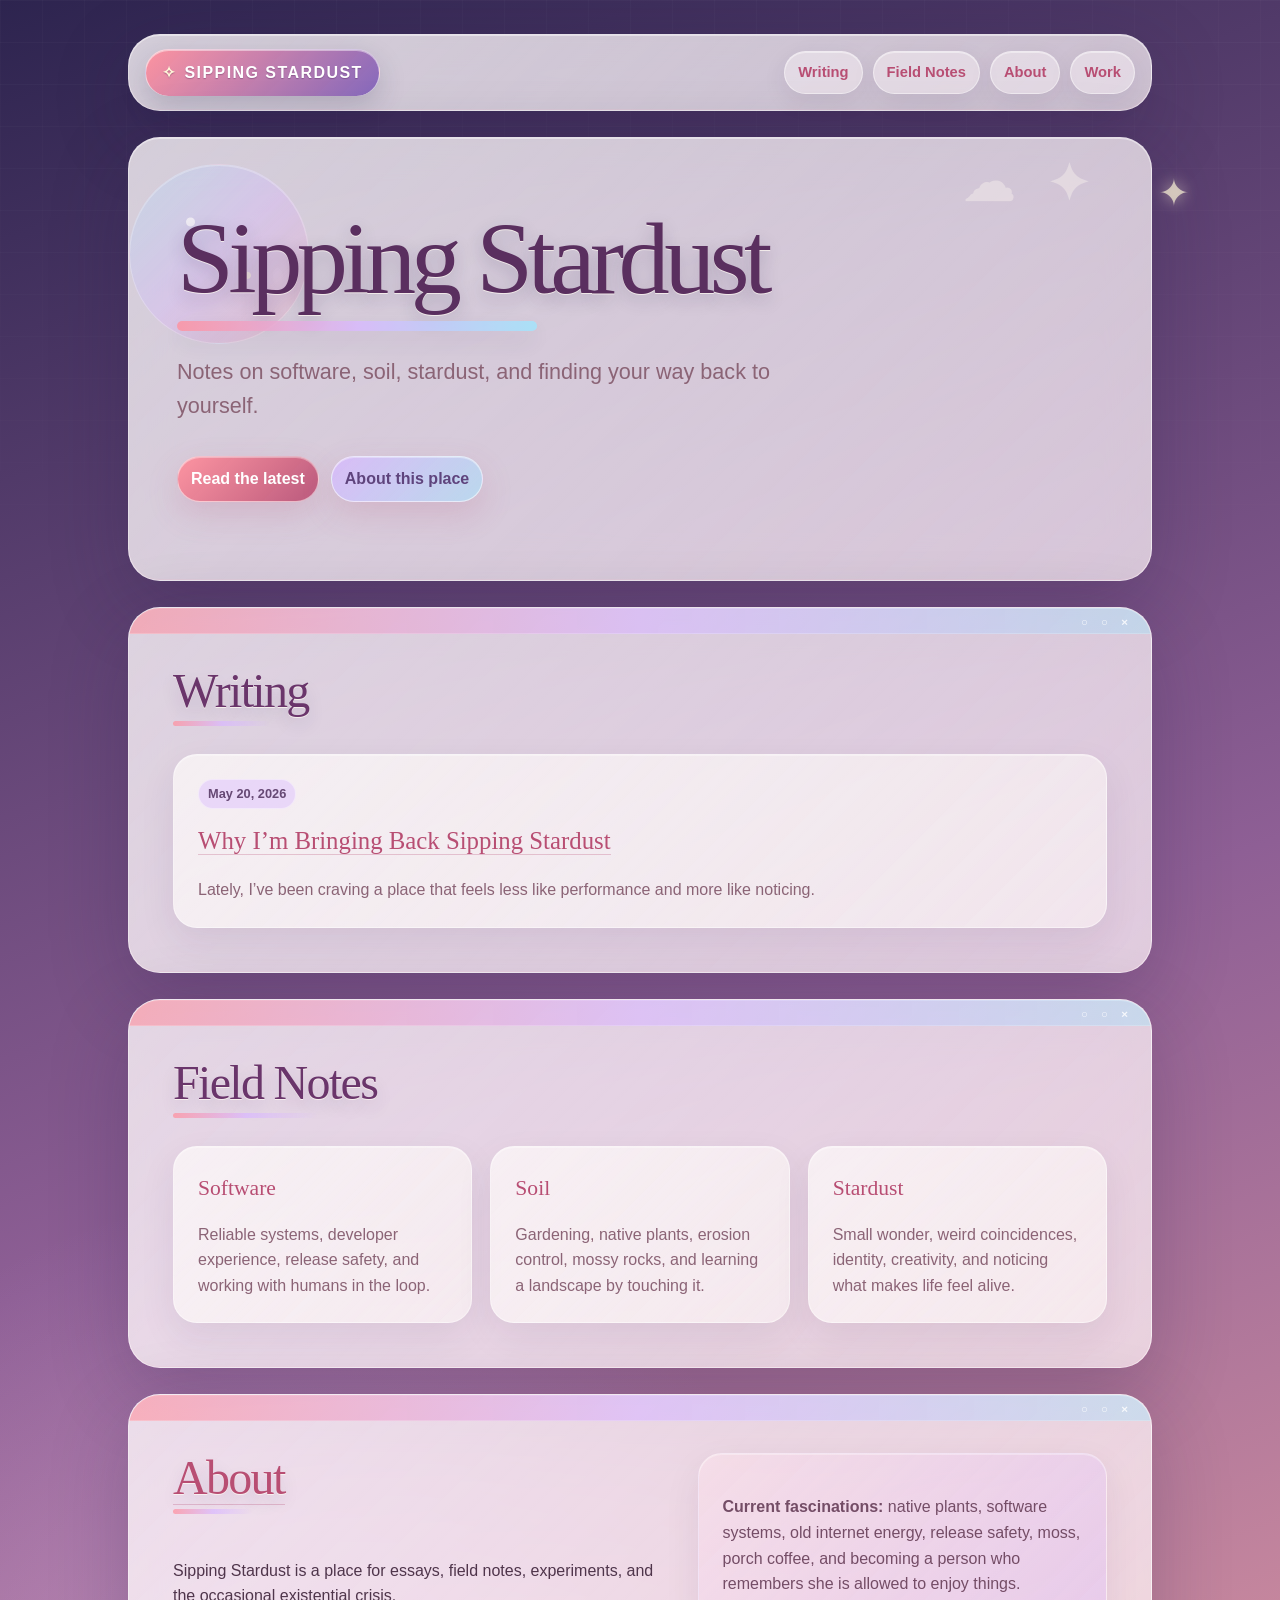
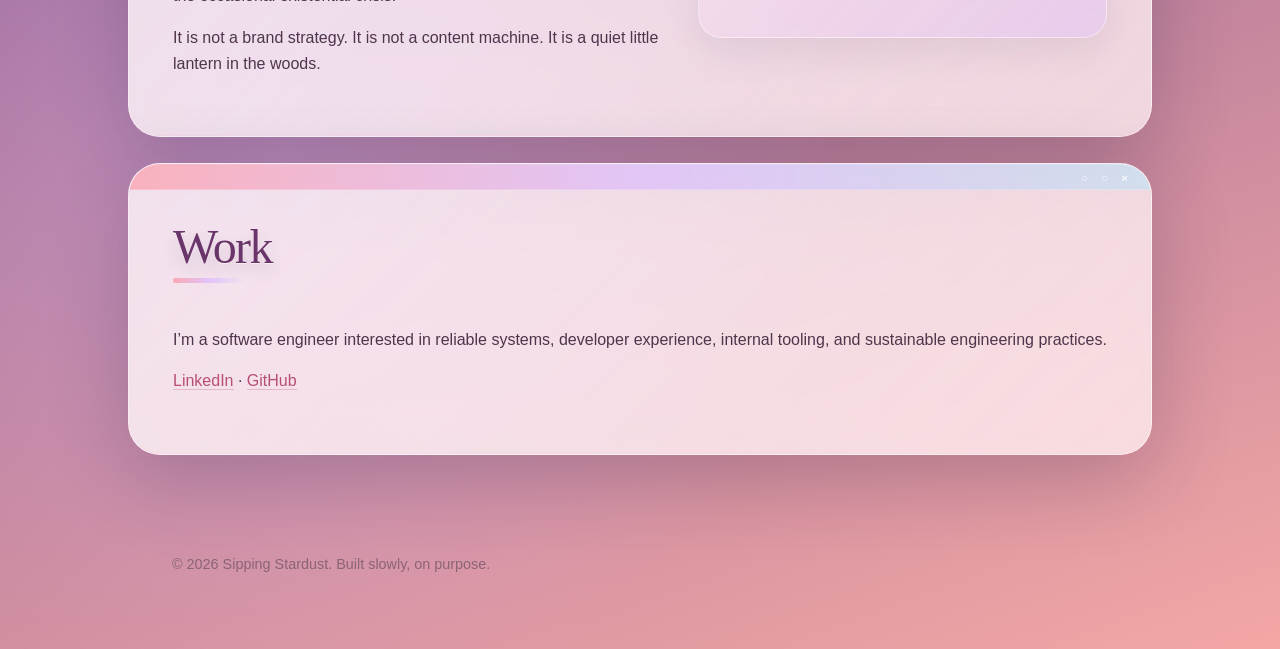
==== index.html @ 6268b737 "sipping stardust initial commit" ====
<!-- index.html -->
<!DOCTYPE html>
<html lang="en">
<head>
  <meta charset="UTF-8" />
  <meta name="viewport" content="width=device-width, initial-scale=1.0" />
  <title>Sipping Stardust</title>
  <meta name="description" content="Notes on software, soil, stardust, and finding your way back to yourself." />
  <link rel="stylesheet" href="styles.css" />
</head>
<body>
  <div class="site-wrapper">
    <header>
      <a class="brand" href="#top">Sipping Stardust</a>
      <nav aria-label="Main navigation">
        <a href="#writing">Writing</a>
        <a href="#field-notes">Field Notes</a>
        <a href="pages/about.html">About</a>
        <a href="#work">Work</a>
      </nav>
    </header>

    <main id="top">
      <section class="hero" aria-label="Introduction">
        <h1>Sipping Stardust</h1>
        <p class="subtitle">Notes on software, soil, stardust, and finding your way back to yourself.</p>
        <div class="button-row">
          <a class="button" href="#writing">Read the latest</a>
          <a class="button secondary" href="#about">About this place</a>
        </div>
      </section>

      <section id="writing">
        <h2>Writing</h2>
        <div class="post-list">
          <article class="post-preview">
            <time datetime="2026-05-20">May 20, 2026</time>
            <h3><a href="posts/why-im-bringing-back-sipping-stardust.html">Why I’m Bringing Back Sipping Stardust</a></h3>
            <p>Lately, I’ve been craving a place that feels less like performance and more like noticing.</p>
          </article>
        </div>
      </section>

      <section id="field-notes">
        <h2>Field Notes</h2>
        <div class="grid">
          <article class="card">
            <h3>Software</h3>
            <p>Reliable systems, developer experience, release safety, and working with humans in the loop.</p>
          </article>
          <article class="card">
            <h3>Soil</h3>
            <p>Gardening, native plants, erosion control, mossy rocks, and learning a landscape by touching it.</p>
          </article>
          <article class="card">
            <h3>Stardust</h3>
            <p>Small wonder, weird coincidences, identity, creativity, and noticing what makes life feel alive.</p>
          </article>
        </div>
      </section>

      <section id="about">
        <div class="about">
          <div>
            <h2><a href="pages/about.html">About</a></h2>
            <p>Sipping Stardust is a place for essays, field notes, experiments, and the occasional existential crisis.</p>
            <p>It is not a brand strategy. It is not a content machine. It is a quiet little lantern in the woods.</p>
          </div>
          <aside class="note">
            <p><strong>Current fascinations:</strong> native plants, software systems, old internet energy, release safety, moss, porch coffee, and becoming a person who remembers she is allowed to enjoy things.</p>
          </aside>
        </div>
      </section>

      <section id="work">
        <h2>Work</h2>
        <p>I’m a software engineer interested in reliable systems, developer experience, internal tooling, and sustainable engineering practices.</p>
        <p>
          <a href="https://www.linkedin.com/in/amyetinson/">LinkedIn</a> ·
          <a href="https://github.com/AmyTinson">GitHub</a>
        </p>
      </section>
    </main>

    <footer>
      <p>© 2026 Sipping Stardust. Built slowly, on purpose.</p>
    </footer>
  </div>
</body>
</html>
---- styles.css ----
:root {
  --font-display: Georgia, "Times New Roman", serif;
  --font-ui: "Trebuchet MS", Verdana, Geneva, sans-serif;
  --bg-top: #2d244f;
  --bg-mid: #8e5f95;
  --bg-bottom: #f3a7a5;
  --glass: rgba(255, 248, 250, 0.68);
  --glass-strong: rgba(255, 248, 250, 0.82);
  --paper-solid: #fff8fa;
  --paper-pink: rgba(255, 228, 235, 0.66);
  --ink: #4f354b;
  --muted: #8b6476;
  --accent: #ff8f9c;
  --accent-dark: #b84e73;
  --accent-soft: #ffc2cc;
  --lavender: #d9b8ff;
  --lavender-dark: #7b5bb8;
  --sky: #9ee7ff;
  --cream: #fff7d8;
  --pearl: #fffaf2;
  --line: rgba(255, 255, 255, 0.48);
  --line-pink: rgba(255, 184, 205, 0.5);
  --shadow: rgba(36, 25, 68, 0.24);
  --inner-highlight: rgba(255, 255, 255, 0.42);
}

* {
  box-sizing: border-box;
}

html {
  scroll-behavior: smooth;
}

body {
  margin: 0;
  min-height: 100vh;
  font-family: var(--font-ui);
  background:
    radial-gradient(circle at 16% 18%, rgba(158, 231, 255, 0.42) 0 2px, transparent 3px),
    radial-gradient(circle at 82% 14%, rgba(255, 247, 216, 0.58) 0 2px, transparent 3px),
    radial-gradient(circle at 74% 72%, rgba(255, 255, 255, 0.45) 0 1px, transparent 2px),
    radial-gradient(circle at 22% 78%, rgba(217, 184, 255, 0.35), transparent 28%),
    linear-gradient(160deg, var(--bg-top) 0%, var(--bg-mid) 48%, var(--bg-bottom) 100%);
  color: var(--ink);
  line-height: 1.6;
}

body::before {
  content: "";
  position: fixed;
  inset: 0;
  pointer-events: none;
  background:
    linear-gradient(rgba(255,255,255,0.035) 1px, transparent 1px),
    linear-gradient(90deg, rgba(255,255,255,0.025) 1px, transparent 1px);
  background-size: 42px 42px;
  mask-image: linear-gradient(to bottom, rgba(0,0,0,0.8), transparent 76%);
}

body::after {
  content: "✦";
  position: fixed;
  right: 7vw;
  top: 18vh;
  color: rgba(255, 247, 216, 0.68);
  font-size: 2.4rem;
  text-shadow: 0 0 16px rgba(255, 247, 216, 0.6);
  pointer-events: none;
}

a {
  color: var(--accent-dark);
  text-decoration: none;
  border-bottom: 1px solid rgba(184, 78, 115, 0.28);
}

a:hover {
  color: var(--lavender-dark);
  border-bottom-color: rgba(123, 91, 184, 0.45);
}

.site-wrapper {
  position: relative;
  max-width: 1080px;
  margin: 0 auto;
  padding: 34px 28px;
}

header,
section {
  background:
    linear-gradient(135deg, rgba(255,255,255,0.34), rgba(255,255,255,0.08)),
    var(--glass);
  border: 1px solid var(--line);
  border-radius: 32px;
  box-shadow:
    0 24px 80px var(--shadow),
    inset 0 1px 0 var(--inner-highlight),
    inset 0 -1px 0 rgba(255, 184, 205, 0.16);
  backdrop-filter: blur(22px) saturate(1.22);
  -webkit-backdrop-filter: blur(22px) saturate(1.22);
}

header {
  display: flex;
  justify-content: space-between;
  align-items: center;
  gap: 18px;
  padding: 14px 16px;
  margin-bottom: 26px;
}

.brand {
  display: inline-flex;
  align-items: center;
  padding: 10px 16px;
  color: white;
  background: linear-gradient(135deg, rgba(255,143,156,0.92), rgba(123,91,184,0.88));
  border: 1px solid rgba(255,255,255,0.62);
  border-radius: 999px;
  font-weight: 900;
  letter-spacing: 0.09em;
  text-transform: uppercase;
  text-decoration: none;
  border-bottom: 0;
  box-shadow:
    inset 0 1px 0 rgba(255,255,255,0.45),
    0 10px 28px rgba(36, 25, 68, 0.18);
  text-shadow: 0 1px 1px rgba(74, 39, 82, 0.36);
}

.brand::before {
  content: "✧";
  margin-right: 8px;
  color: var(--cream);
}

nav {
  display: flex;
  align-items: center;
  flex-wrap: wrap;
  gap: 10px;
  font-size: 0.92rem;
}

nav a,
.button {
  display: inline-block;
  padding: 9px 13px;
  background: rgba(255, 248, 250, 0.42);
  border: 1px solid rgba(255, 255, 255, 0.46);
  border-radius: 999px;
  color: var(--accent-dark);
  text-decoration: none;
  font-weight: 800;
  box-shadow:
    inset 0 1px 0 rgba(255,255,255,0.42),
    0 8px 24px rgba(36, 25, 68, 0.08);
  transition: transform 160ms ease, box-shadow 160ms ease, background 160ms ease;
}

nav a:hover,
.button:hover {
  transform: translateY(-1px);
  background: rgba(255, 246, 250, 0.72);
  border-color: rgba(255,255,255,0.72);
  color: var(--lavender-dark);
  box-shadow:
    inset 0 1px 0 rgba(255,255,255,0.5),
    0 12px 30px rgba(36, 25, 68, 0.13);
}

nav a:active,
.button:active {
  transform: translateY(0);
}

.hero {
  position: relative;
  padding: 72px 48px 78px;
  margin-bottom: 26px;
  overflow: hidden;
}

.hero::before {
  content: "";
  position: absolute;
  top: 26px;
  right: 34px;
  width: 178px;
  height: 178px;
  border-radius: 999px;
  background:
    radial-gradient(circle at 34% 32%, rgba(255,255,255,0.76) 0 4px, transparent 5px),
    radial-gradient(circle at 66% 62%, rgba(255,247,216,0.62) 0 3px, transparent 4px),
    linear-gradient(135deg, rgba(158,231,255,0.34), rgba(217,184,255,0.46), rgba(255,143,156,0.28));
  border: 1px solid rgba(255,255,255,0.32);
  box-shadow: inset 0 1px 0 rgba(255,255,255,0.35);
  opacity: 0.78;
}

.hero::after {
  content: "☁︎ ✦";
  position: absolute;
  right: 52px;
  bottom: 40px;
  color: rgba(255, 250, 242, 0.38);
  font-size: 3.2rem;
  letter-spacing: 0.18em;
  pointer-events: none;
}

.eyebrow {
  display: inline-block;
  padding: 7px 11px;
  margin: 0 0 18px;
  color: var(--accent-dark);
  background: rgba(255, 246, 250, 0.46);
  border: 1px solid rgba(255, 255, 255, 0.48);
  border-radius: 999px;
  box-shadow: inset 0 1px 0 rgba(255,255,255,0.35);
  font-size: 0.76rem;
  font-weight: 900;
  text-transform: uppercase;
  letter-spacing: 0.13em;
}

h1,
h2,
h3 {
  font-family: var(--font-display);
  font-weight: 500;
}

p,
li {
  font-family: var(--font-ui);
}

h1 {
  position: relative;
  max-width: 760px;
  font-size: clamp(3.2rem, 8vw, 6.4rem);
  line-height: 0.95;
  letter-spacing: -0.055em;
  margin: 0 0 24px;
  color: #5a2f5f;
  text-shadow:
    0 1px 0 rgba(255, 250, 242, 0.72),
    0 6px 18px rgba(36, 25, 68, 0.2);
}

h1::after {
  content: "";
  display: block;
  width: min(360px, 70%);
  height: 10px;
  margin-top: 14px;
  border-radius: 999px;
  background: linear-gradient(90deg, var(--accent), var(--lavender), var(--sky));
  opacity: 0.78;
  box-shadow: 0 10px 26px rgba(36, 25, 68, 0.12);
}

.subtitle {
  position: relative;
  max-width: 660px;
  margin-bottom: 32px;
  font-family: var(--font-ui);
  font-size: clamp(1.1rem, 2.4vw, 1.35rem);
  color: var(--muted);
}

.button-row {
  display: flex;
  flex-wrap: wrap;
  gap: 12px;
}

.button {
  background: linear-gradient(135deg, rgba(255,143,156,0.92), rgba(184,78,115,0.9));
  color: white;
  border-color: rgba(255, 255, 255, 0.52);
  box-shadow:
    inset 0 1px 0 rgba(255,255,255,0.35),
    0 12px 32px rgba(184, 78, 115, 0.18);
}

.button.secondary {
  background: linear-gradient(135deg, rgba(217,184,255,0.78), rgba(158,231,255,0.5));
  color: #5f447d;
  border-color: rgba(255, 255, 255, 0.58);
}

section {
  position: relative;
  padding: 58px 44px 44px;
  margin-bottom: 26px;
  overflow: hidden;
}

section::before {
  content: "";
  position: absolute;
  top: 0;
  left: 0;
  right: 0;
  height: 26px;
  background: linear-gradient(90deg, rgba(255,143,156,0.58), rgba(217,184,255,0.62), rgba(158,231,255,0.38));
  border-radius: 31px 31px 0 0;
  box-shadow: inset 0 -1px 0 rgba(255,255,255,0.2);
}

section::after {
  content: "○  ○  ×";
  position: absolute;
  top: 5px;
  right: 18px;
  color: rgba(255,255,255,0.82);
  font-weight: 900;
  letter-spacing: 5px;
  font-size: 0.72rem;
}

h2 {
  position: relative;
  display: inline-block;
  margin: 0 0 28px;
  padding: 0 0 10px;
  font-size: clamp(2rem, 4vw, 3rem);
  line-height: 1.05;
  color: #6a356b;
  letter-spacing: -0.035em;
  text-shadow:
    0 1px 0 rgba(255, 250, 242, 0.72),
    0 8px 18px rgba(36, 25, 68, 0.14);
}

h2::after {
  content: "";
  position: absolute;
  left: 0;
  bottom: 0;
  width: 72%;
  height: 5px;
  border-radius: 999px;
  background: linear-gradient(90deg, var(--accent), var(--lavender), transparent);
  opacity: 0.72;
}

.grid {
  display: grid;
  grid-template-columns: repeat(3, 1fr);
  gap: 18px;
}

.card,
.post-preview,
.note {
  background:
    linear-gradient(135deg, rgba(255,255,255,0.38), rgba(255,255,255,0.12)),
    rgba(255, 250, 245, 0.5);
  border: 1px solid rgba(255, 255, 255, 0.42);
  border-radius: 24px;
  padding: 24px;
  box-shadow:
    inset 0 1px 0 rgba(255,255,255,0.32),
    0 14px 36px rgba(36, 25, 68, 0.08);
}

.card {
  min-height: 175px;
}

.card h3,
.post-preview h3 {
  margin-top: 0;
  margin-bottom: 10px;
  color: var(--accent-dark);
}

.card h3 {
  font-size: 1.35rem;
}

.card p,
.post-preview p {
  margin-bottom: 0;
  color: var(--muted);
}

.post-list {
  display: grid;
  gap: 18px;
}

.post-preview time {
  display: inline-block;
  margin-bottom: 12px;
  padding: 4px 9px;
  background: rgba(217, 184, 255, 0.42);
  border: 1px solid rgba(255, 255, 255, 0.42);
  border-radius: 999px;
  color: #664974;
  font-size: 0.8rem;
  font-weight: 800;
}

.post-preview h3 {
  font-size: 1.55rem;
}

.about {
  display: grid;
  grid-template-columns: 1.1fr 0.9fr;
  gap: 24px;
  align-items: start;
}

.note {
  background: linear-gradient(135deg, rgba(255,228,235,0.45), rgba(217,184,255,0.36));
  color: #744d66;
}

footer {
  position: relative;
  padding: 58px 44px 24px;
  color: var(--muted);
  font-size: 0.9rem;
  overflow: hidden;
}

.essay {
  max-width: 760px;
  margin: 0 auto;
  padding: 48px;
  background: rgba(255, 250, 246, 0.9);
  border: 1px solid rgba(255, 255, 255, 0.62);
  border-radius: 28px;
  box-shadow:
    inset 0 1px 0 rgba(255,255,255,0.45),
    0 18px 52px rgba(36, 25, 68, 0.12);
}

.essay .eyebrow {
  background: rgba(255, 228, 235, 0.72);
  color: #8f4864;
}

.essay h1 {
  font-size: clamp(2.55rem, 6vw, 4.5rem);
  line-height: 1.02;
  margin-bottom: 34px;
  color: #56305c;
  text-shadow: 0 1px 0 rgba(255, 255, 255, 0.7);
}

.essay h1::after {
  height: 6px;
  margin-top: 16px;
  opacity: 0.6;
}

.essay p,
.essay li {
  font-family: var(--font-display);
  font-size: clamp(1.08rem, 2vw, 1.2rem);
  line-height: 1.82;
  color: #4b3438;
}

.essay p {
  margin: 0 0 1.45em;
}

.essay a {
  color: #9b4868;
  border-bottom: 1px solid rgba(155, 72, 104, 0.35);
}

.essay blockquote {
  margin: 2rem 0;
  padding: 0.25rem 0 0.25rem 1.25rem;
  border-left: 4px solid rgba(255, 143, 156, 0.56);
  color: #6b4b55;
  font-style: italic;
}

.essay hr {
  border: 0;
  height: 1px;
  margin: 2.5rem 0;
  background: linear-gradient(90deg, transparent, rgba(184, 78, 115, 0.28), transparent);
}

@media (max-width: 760px) {
  .site-wrapper {
    padding: 18px 14px;
  }

  header {
    flex-direction: column;
    align-items: flex-start;
  }

  .brand {
    width: 100%;
    justify-content: center;
  }

  nav {
    align-items: flex-start;
  }

  .hero,
  section,
  footer {
    padding-left: 22px;
    padding-right: 22px;
  }

  .hero::before {
    opacity: 0.28;
  }

  .hero::after {
    right: 22px;
    bottom: 18px;
    font-size: 2rem;
  }

  .grid,
  .about {
    grid-template-columns: 1fr;
  }
}
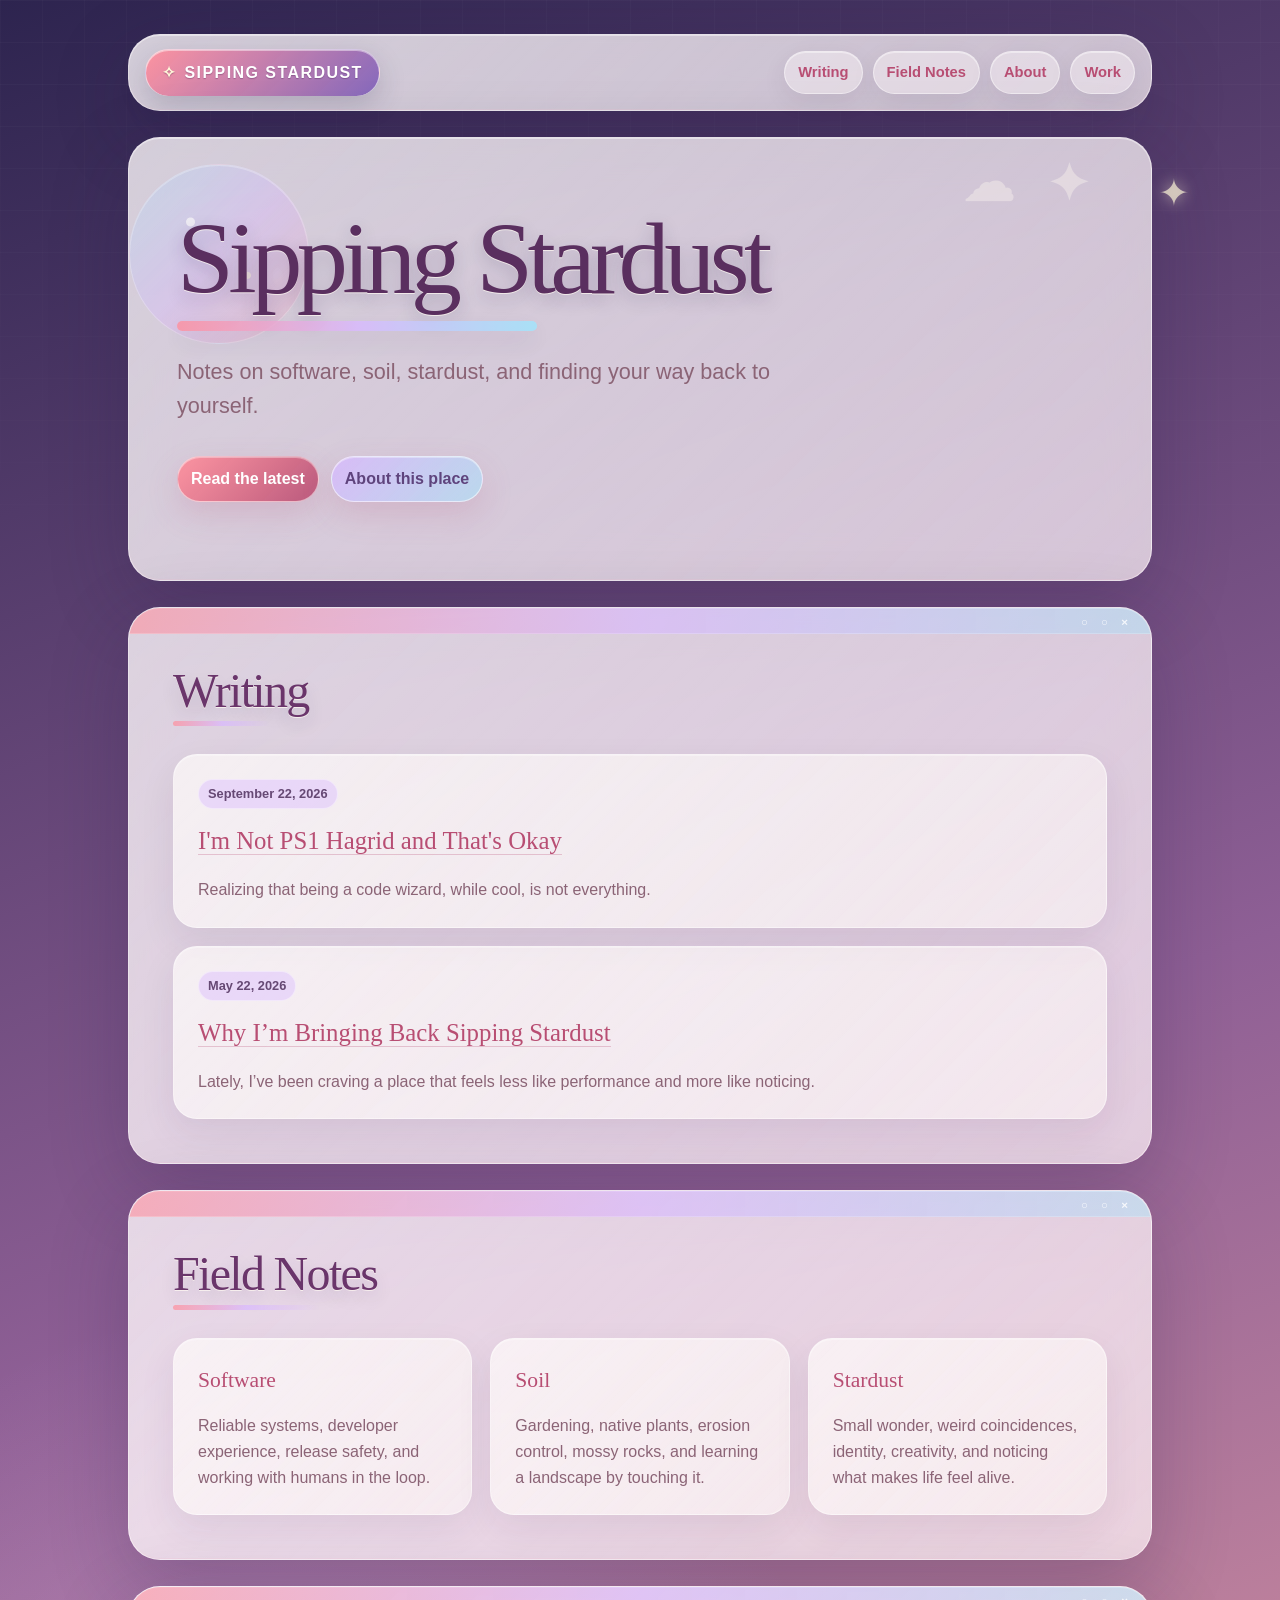
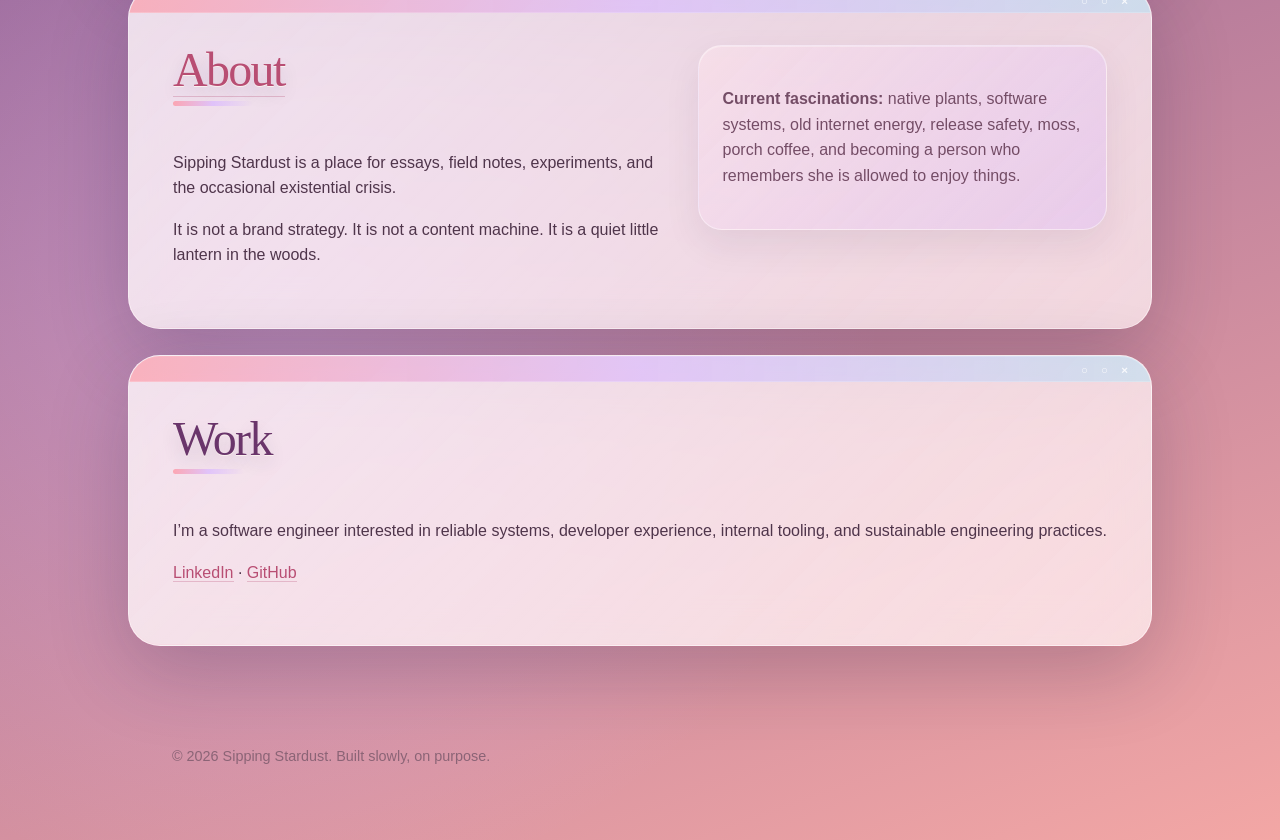
==== commit d33a5b87: "new post, small edits" ====
--- a/index.html
+++ b/index.html
@@ -34,7 +34,12 @@
         <h2>Writing</h2>
         <div class="post-list">
           <article class="post-preview">
-            <time datetime="2026-05-20">May 20, 2026</time>
+            <time datetime="2026-09-22">September 22, 2026</time>
+            <h3><a href="posts/im-not-ps1-hagrid-and-thats-okay.html">I'm Not PS1 Hagrid and That's Okay</a></h3>
+            <p>Realizing that being a code wizard, while cool, is not everything.</p>
+          </article>
+          <article class="post-preview">
+            <time datetime="2026-05-22">May 22, 2026</time>
             <h3><a href="posts/why-im-bringing-back-sipping-stardust.html">Why I’m Bringing Back Sipping Stardust</a></h3>
             <p>Lately, I’ve been craving a place that feels less like performance and more like noticing.</p>
           </article>
